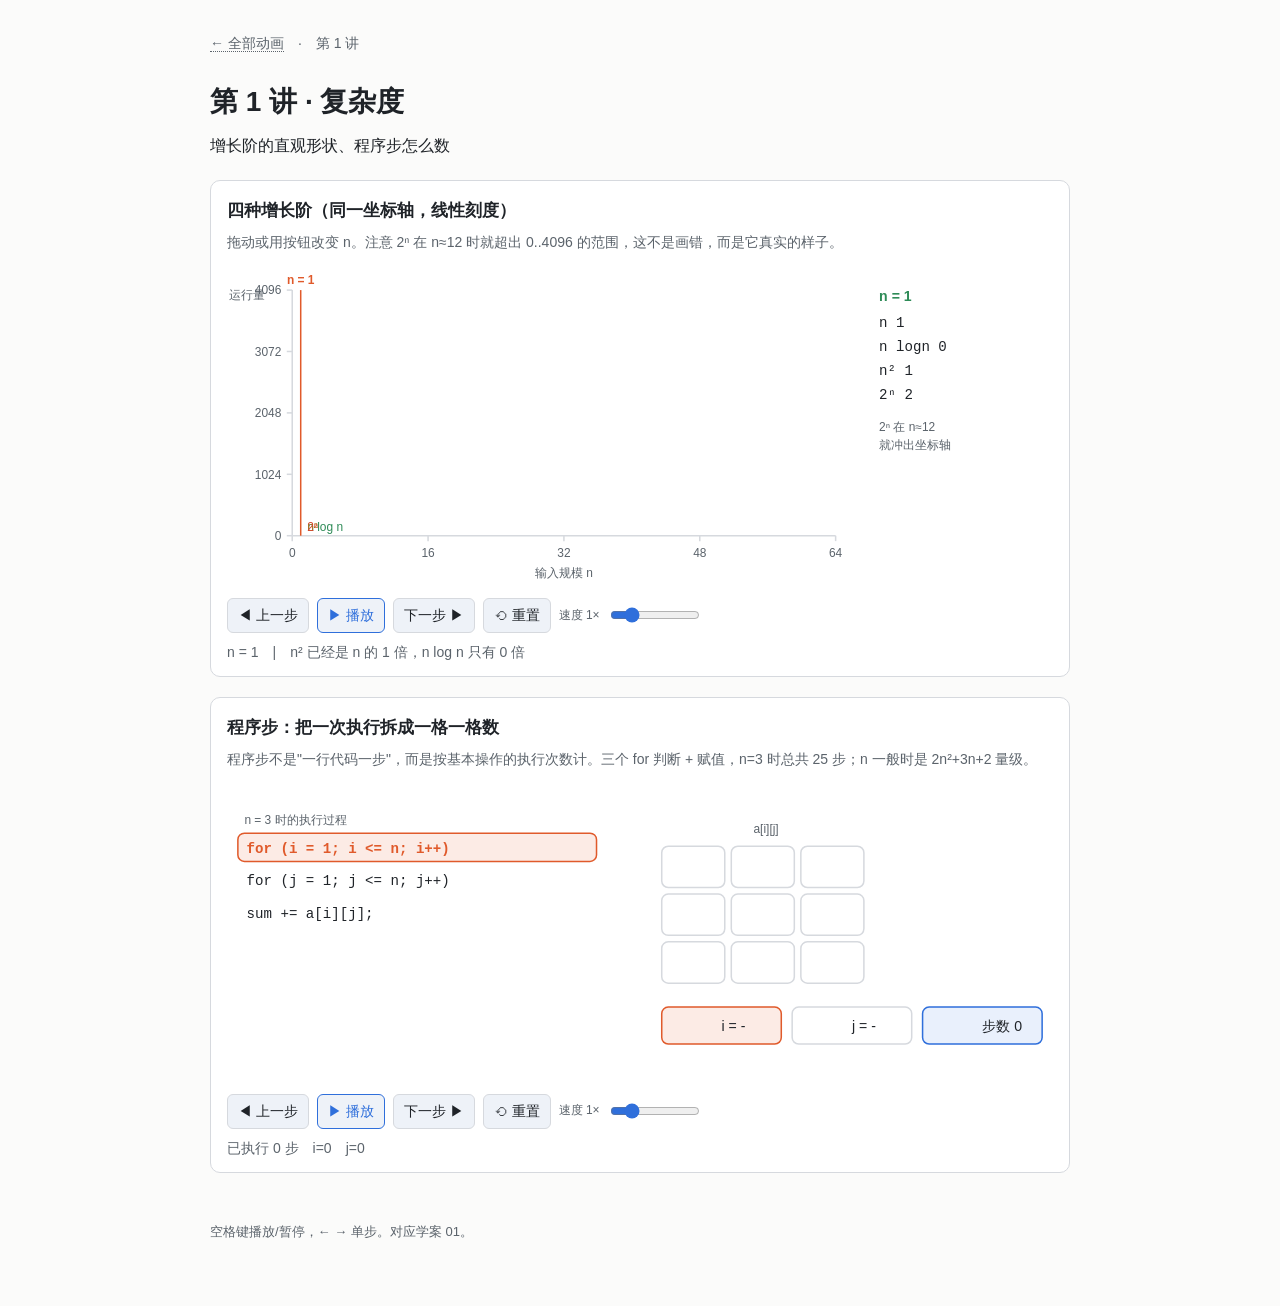
==== DataStructure/MidTerm/viz/l1.html @ b4160e9c "Add practice skeletons, midterm review and visualizations - src/ stripped to TODO skeletons, answers" ====
<!doctype html>
<html lang="zh-CN">
<head>
<meta charset="utf-8">
<meta name="viewport" content="width=device-width, initial-scale=1">
<title>第 1 讲 · 复杂度 · 数据结构可视化</title>
<link rel="stylesheet" href="style.css">
</head>
<body>
<div class="wrap">
<nav class="top"><a href="index.html">← 全部动画</a>　·　第 1 讲</nav>
<h1>第 1 讲 · 复杂度</h1>
<p>增长阶的直观形状、程序步怎么数</p>

<div id="a1"></div>
<div id="a2"></div>

<footer>空格键播放/暂停，← → 单步。对应学案 01。</footer>
</div>
<script src="engine.js"></script>
<script src="l1.js"></script>
</body>
</html>
---- DataStructure/MidTerm/viz/style.css ----
:root {
  --bg: #fbfbfa;
  --fg: #1f2328;
  --muted: #5b636b;
  --line: #d6d9de;
  --accent: #2f6fdb;
  --hot: #e05a2b;
  --ok: #2e8b57;
  --box: #ffffff;
  --box2: #eef2f8;
}

@media (prefers-color-scheme: dark) {
  :root {
    --bg: #1b1d21;
    --fg: #e6e8eb;
    --muted: #9aa2ab;
    --line: #3a3f46;
    --accent: #6ea0ff;
    --hot: #ff8a5c;
    --ok: #5fc98a;
    --box: #24272c;
    --box2: #2f343b;
  }
}

* { box-sizing: border-box; }

body {
  margin: 0;
  padding: 32px 20px 64px;
  background: var(--bg);
  color: var(--fg);
  font: 16px/1.65 -apple-system, "Segoe UI", "Microsoft YaHei", sans-serif;
}

main, .wrap {
  max-width: 860px;
  margin: 0 auto;
}

h1 { font-size: 28px; margin: 0 0 8px; }
h2 { font-size: 21px; margin: 40px 0 12px; }
h3 { font-size: 17px; margin: 0 0 6px; }

p { margin: 0 0 12px; }
p.note { color: var(--muted); font-size: 14px; margin-bottom: 10px; }

nav.top { font-size: 14px; color: var(--muted); margin-bottom: 24px; }
nav.top a { color: var(--muted); text-decoration: none; border-bottom: 1px dotted currentColor; }
nav.top a:hover { color: var(--accent); }

.viz {
  border: 1px solid var(--line);
  border-radius: 10px;
  padding: 16px 16px 12px;
  margin: 20px 0;
  background: var(--box);
  outline: none;
}
.viz:focus-visible { border-color: var(--accent); }

.stage {
  display: block;
  width: 100%;
  height: auto;
  margin: 4px 0 8px;
}

.bar {
  display: flex;
  flex-wrap: wrap;
  align-items: center;
  gap: 8px;
  margin-top: 4px;
}
.bar button {
  font: inherit;
  font-size: 14px;
  padding: 5px 10px;
  border: 1px solid var(--line);
  border-radius: 6px;
  background: var(--box2);
  color: var(--fg);
  cursor: pointer;
}
.bar button:hover { border-color: var(--accent); }
.bar button.primary { border-color: var(--accent); color: var(--accent); }
.bar input[type="range"] { width: 90px; accent-color: var(--accent); }
.bar .small { font-size: 12px; color: var(--muted); }

.cap {
  margin-top: 8px;
  min-height: 22px;
  font-size: 14px;
  color: var(--muted);
  font-variant-numeric: tabular-nums;
}

svg text.tx { fill: var(--fg); font-size: 13px; font-family: inherit; }
svg text.tx.small { font-size: 11px; fill: var(--muted); }
svg text.tx.hot { fill: var(--hot); font-weight: 600; }
svg text.tx.ok { fill: var(--ok); font-weight: 600; }
svg text.tx.acc { fill: var(--accent); }
svg text.tx.mono { font-family: Consolas, "Cascadia Mono", monospace; }

/* 第 1 讲四条曲线的配色 */
svg path.k1 { stroke: #2f6fdb; }
svg path.k2 { stroke: #2e8b57; }
svg path.k3 { stroke: #b0741f; }
svg path.k4 { stroke: #d0492b; }
svg text.tx.k1 { fill: #2f6fdb; }
svg text.tx.k2 { fill: #2e8b57; }
svg text.tx.k3 { fill: #b0741f; }
svg text.tx.k4 { fill: #d0492b; }

svg rect.bx { fill: var(--box); stroke: var(--line); stroke-width: 1.4; }
svg rect.bx.dim { fill: transparent; stroke: var(--line); stroke-dasharray: 3 3; }
svg rect.bx.hot { fill: rgba(224, 90, 43, .12); stroke: var(--hot); }
svg rect.bx.ok { fill: rgba(46, 139, 87, .12); stroke: var(--ok); }
svg rect.bx.acc { fill: rgba(47, 111, 219, .10); stroke: var(--accent); }
svg rect.bx.hl { fill: var(--box2); stroke: var(--line); }

svg circle.nd { fill: var(--box); stroke: var(--line); stroke-width: 1.4; }
svg circle.nd.hot { fill: rgba(224, 90, 43, .12); stroke: var(--hot); }
svg circle.nd.ok { fill: rgba(46, 139, 87, .12); stroke: var(--ok); }
svg circle.nd.acc { fill: rgba(47, 111, 219, .10); stroke: var(--accent); }

svg line.ln { stroke: var(--line); stroke-width: 1.4; }
svg line.ln.acc { stroke: var(--accent); }
svg line.ln.hot { stroke: var(--hot); }
svg line.ln.ok { stroke: var(--ok); }
svg path.ln { stroke: var(--line); stroke-width: 1.4; }
svg path.ln.acc { stroke: var(--accent); }
svg path.ln.hot { stroke: var(--hot); }
svg path.arhead { fill: var(--muted); }
svg line.ar.acc { stroke: var(--accent); }
svg line.ar.hot { stroke: var(--hot); }
svg path.ar.acc { stroke: var(--accent); }
svg path.ar.hot { stroke: var(--hot); }

ul.plain { margin: 0 0 12px; padding-left: 20px; }
ul.plain li { margin: 4px 0; }

.links a { color: var(--accent); }
footer { margin-top: 48px; color: var(--muted); font-size: 13px; }

@media (max-width: 600px) {
  body { padding: 20px 12px 48px; }
  .viz { padding: 12px 10px 8px; }
}
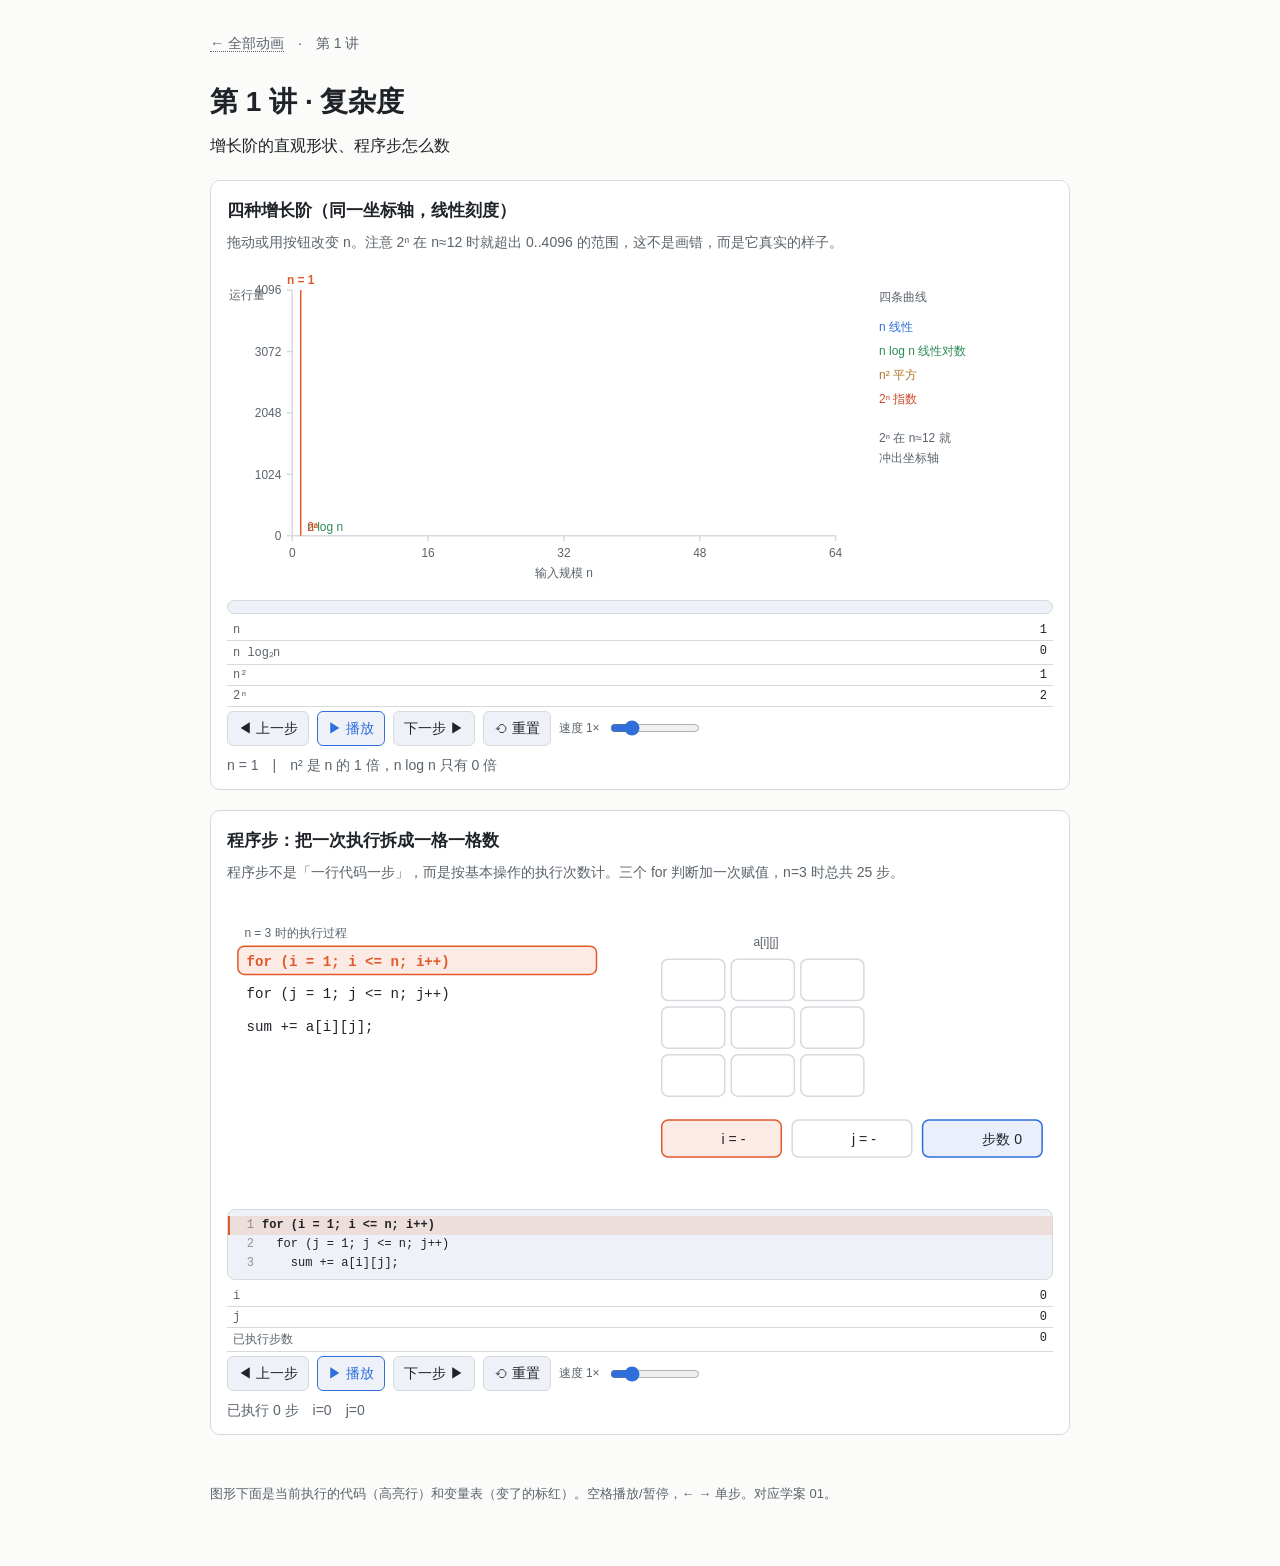
==== commit 29930247: "Add debugger-style stepping to viz: code line highlight and variable watch - engine.js renders a cod" ====
--- a/DataStructure/MidTerm/viz/l1.html
+++ b/DataStructure/MidTerm/viz/l1.html
@@ -15,7 +15,7 @@
 <div id="a1"></div>
 <div id="a2"></div>
 
-<footer>空格键播放/暂停，← → 单步。对应学案 01。</footer>
+<footer>图形下面是当前执行的代码（高亮行）和变量表（变了的标红）。空格播放/暂停，← → 单步。对应学案 01。</footer>
 </div>
 <script src="engine.js"></script>
 <script src="l1.js"></script>
--- a/DataStructure/MidTerm/viz/style.css
+++ b/DataStructure/MidTerm/viz/style.css
@@ -97,6 +97,68 @@
   font-variant-numeric: tabular-nums;
 }
 
+/* 调试视图：代码 + 变量 */
+.dbg {
+  display: flex;
+  flex-wrap: wrap;
+  gap: 14px;
+  margin-top: 10px;
+}
+.dbg .col {
+  flex: 1 1 300px;
+  min-width: 260px;
+}
+.dbg .ctitle {
+  font-size: 12px;
+  color: var(--muted);
+  margin-bottom: 4px;
+}
+
+pre.code {
+  margin: 0;
+  max-height: 230px;
+  overflow: auto;
+  background: var(--box2);
+  border: 1px solid var(--line);
+  border-radius: 8px;
+  padding: 6px 0;
+  font: 12px/1.6 Consolas, "Cascadia Mono", "SF Mono", monospace;
+}
+pre.code .cl {
+  display: flex;
+  padding: 0 10px 0 0;
+  white-space: pre;
+}
+pre.code .cl.on {
+  background: rgba(224, 90, 43, .14);
+  box-shadow: inset 2px 0 0 var(--hot);
+}
+pre.code .cl.on .ct { color: var(--fg); font-weight: 600; }
+pre.code .lnum {
+  flex: none;
+  width: 26px;
+  margin-right: 8px;
+  text-align: right;
+  color: var(--muted);
+  opacity: .65;
+  user-select: none;
+}
+
+table.vars {
+  width: 100%;
+  border-collapse: collapse;
+  margin-top: 6px;
+  font: 12px Consolas, "Cascadia Mono", monospace;
+}
+table.vars td {
+  padding: 3px 6px;
+  border-bottom: 1px solid var(--line);
+  vertical-align: top;
+}
+table.vars td.k { color: var(--muted); width: 40%; }
+table.vars td.v { text-align: right; word-break: break-all; }
+table.vars tr.chg td.v { color: var(--hot); font-weight: 600; }
+
 svg text.tx { fill: var(--fg); font-size: 13px; font-family: inherit; }
 svg text.tx.small { font-size: 11px; fill: var(--muted); }
 svg text.tx.hot { fill: var(--hot); font-weight: 600; }
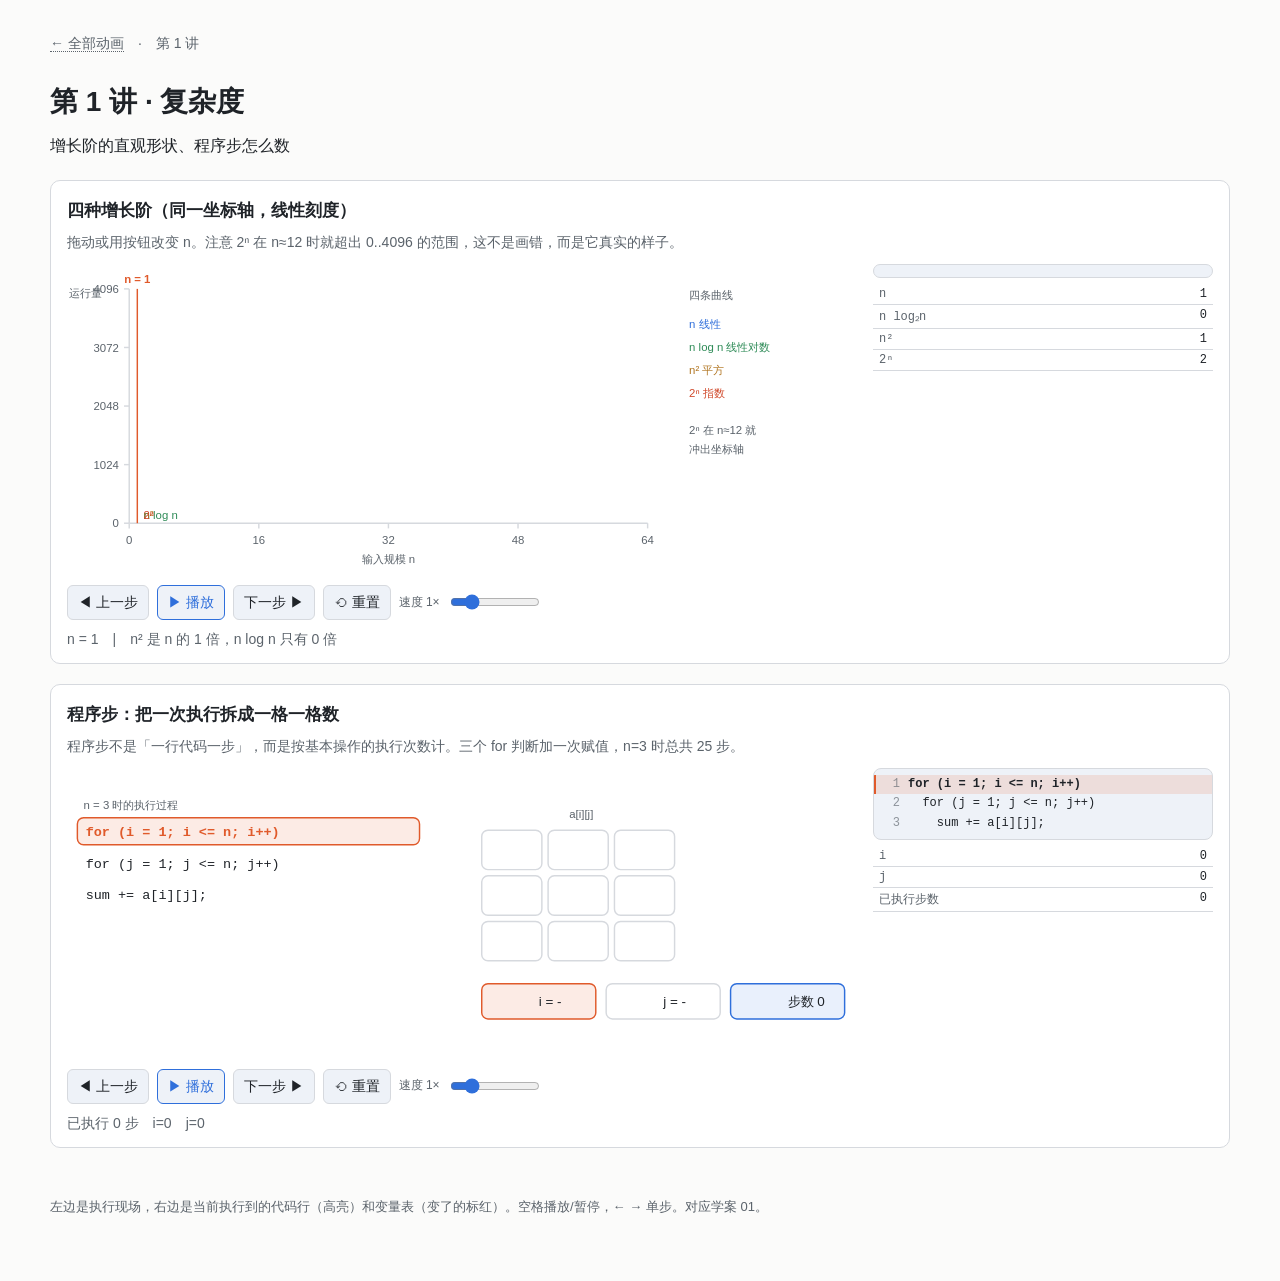
==== commit 058eeda9: "Rework viz layout: animation left, code and variables right, controls below" ====
--- a/DataStructure/MidTerm/viz/l1.html
+++ b/DataStructure/MidTerm/viz/l1.html
@@ -15,7 +15,7 @@
 <div id="a1"></div>
 <div id="a2"></div>
 
-<footer>图形下面是当前执行的代码（高亮行）和变量表（变了的标红）。空格播放/暂停，← → 单步。对应学案 01。</footer>
+<footer>左边是执行现场，右边是当前执行到的代码行（高亮）和变量表（变了的标红）。空格播放/暂停，← → 单步。对应学案 01。</footer>
 </div>
 <script src="engine.js"></script>
 <script src="l1.js"></script>
--- a/DataStructure/MidTerm/viz/style.css
+++ b/DataStructure/MidTerm/viz/style.css
@@ -35,9 +35,12 @@
 }
 
 main, .wrap {
-  max-width: 860px;
+  max-width: 1180px;
   margin: 0 auto;
 }
+
+/* 文字为主的页面（比如目录）不需要那么宽 */
+.wrap.text { max-width: 860px; }
 
 h1 { font-size: 28px; margin: 0 0 8px; }
 h2 { font-size: 21px; margin: 40px 0 12px; }
@@ -64,7 +67,32 @@
   display: block;
   width: 100%;
   height: auto;
-  margin: 4px 0 8px;
+}
+
+/* 左图右码：左边执行现场，右边代码 + 变量，下面才是按钮 */
+.stagewrap {
+  display: flex;
+  gap: 18px;
+  align-items: flex-start;
+  margin: 6px 0 10px;
+}
+.stagewrap .canvas {
+  flex: 1 1 620px;
+  min-width: 0;
+}
+.stagewrap .dbg {
+  flex: 0 0 340px;
+  display: flex;
+  flex-direction: column;
+  gap: 10px;
+  min-width: 0;
+}
+.stagewrap .dbg .col { min-width: 0; }
+
+@media (max-width: 980px) {
+  .stagewrap { flex-wrap: wrap; }
+  .stagewrap .canvas,
+  .stagewrap .dbg { flex: 1 1 100%; }
 }
 
 .bar {
@@ -97,17 +125,13 @@
   font-variant-numeric: tabular-nums;
 }
 
-/* 调试视图：代码 + 变量 */
+/* 调试视图：代码 + 变量（在右栏，纵向排列） */
 .dbg {
   display: flex;
-  flex-wrap: wrap;
-  gap: 14px;
-  margin-top: 10px;
-}
-.dbg .col {
-  flex: 1 1 300px;
-  min-width: 260px;
-}
+  flex-direction: column;
+  gap: 12px;
+}
+.dbg .col { min-width: 0; }
 .dbg .ctitle {
   font-size: 12px;
   color: var(--muted);
